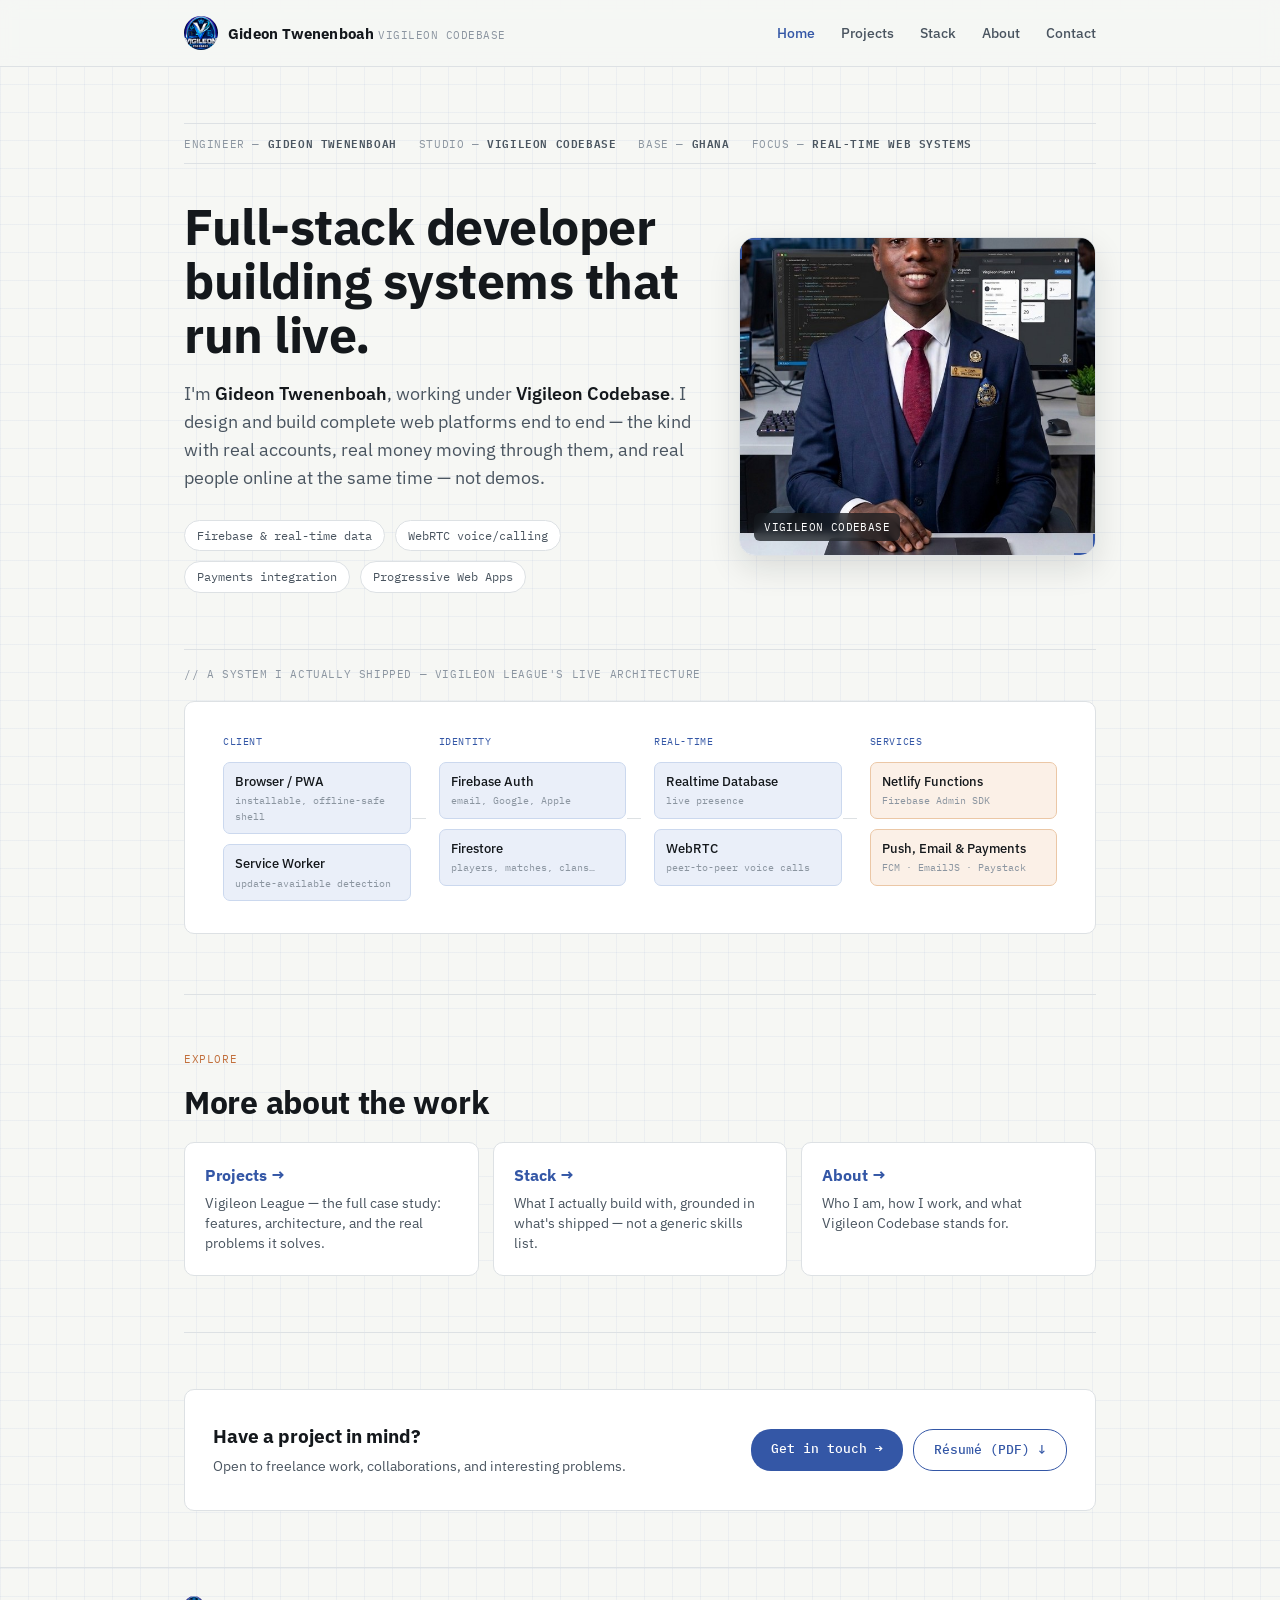
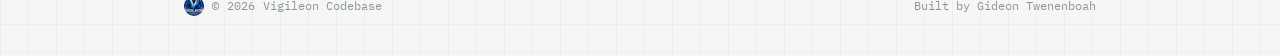
==== index.html @ 0516a618 "Add files via upload" ====
<!DOCTYPE html>
<html lang="en">
<head>
<meta charset="UTF-8">
<meta name="viewport" content="width=device-width, initial-scale=1.0">
<title>Gideon Twenenboah — Vigileon Codebase</title>
<meta name="description" content="Gideon Twenenboah (Vigileon Codebase) — full-stack developer specializing in real-time systems, Firebase, and production-grade web platforms.">

<meta property="og:type" content="website">
<meta property="og:title" content="Gideon Twenenboah — Vigileon Codebase">
<meta property="og:description" content="Full-stack developer specializing in real-time systems, Firebase, and production-grade web platforms.">
<meta property="og:url" content="https://vigileoncodebase2.netlify.app/">
<meta property="og:image" content="https://vigileoncodebase2.netlify.app/og-image.png">
<meta property="og:image:width" content="1200">
<meta property="og:image:height" content="630">
<meta name="twitter:card" content="summary_large_image">
<meta name="twitter:title" content="Gideon Twenenboah — Vigileon Codebase">
<meta name="twitter:description" content="Full-stack developer specializing in real-time systems, Firebase, and production-grade web platforms.">
<meta name="twitter:image" content="https://vigileoncodebase2.netlify.app/og-image.png">

<link rel="icon" type="image/png" sizes="32x32" href="favicon-32.png">
<link rel="icon" type="image/png" sizes="192x192" href="favicon-192.png">
<link rel="apple-touch-icon" href="apple-touch-icon.png">
<link rel="preconnect" href="https://fonts.googleapis.com">
<link href="https://fonts.googleapis.com/css2?family=IBM+Plex+Sans:wght@400;500;600;700&family=IBM+Plex+Mono:wght@400;500;600&display=swap" rel="stylesheet">
<link rel="stylesheet" href="style.css">
</head>
<body>

<header>
  <div class="header-inner">
    <a class="brand" href="index.html">
      <img src="logo-header.png" alt="Vigileon Codebase" style="width:34px;height:34px;border-radius:50%;flex-shrink:0;">
      <div style="line-height:1.15;">
        <span class="brand-name">Gideon Twenenboah</span>
        <span class="brand-sub">Vigileon Codebase</span>
      </div>
    </a>
    <nav>
      <a class="navlink active" href="index.html">Home</a>
      <a class="navlink" href="projects.html">Projects</a>
      <a class="navlink" href="stack.html">Stack</a>
      <a class="navlink" href="about.html">About</a>
      <a class="navlink" href="contact.html">Contact</a>
    </nav>
  </div>
</header>

<div class="wrap">

  <section class="hero" style="border-top:none;padding-top:56px;">
    <div class="drawing-meta">
      <span>ENGINEER — <b>GIDEON TWENENBOAH</b></span>
      <span>STUDIO — <b>VIGILEON CODEBASE</b></span>
      <span>BASE — <b>GHANA</b></span>
      <span>FOCUS — <b>REAL-TIME WEB SYSTEMS</b></span>
    </div>
    <div class="hero-grid">
      <div>
        <h1>Full-stack developer building systems that run live.</h1>
        <p class="role-line">I'm <b>Gideon Twenenboah</b>, working under <b>Vigileon Codebase</b>. I design and build complete web platforms end to end — the kind with real accounts, real money moving through them, and real people online at the same time — not demos.</p>
        <div class="facts-row">
          <span class="fact-chip">Firebase &amp; real-time data</span>
          <span class="fact-chip">WebRTC voice/calling</span>
          <span class="fact-chip">Payments integration</span>
          <span class="fact-chip">Progressive Web Apps</span>
        </div>
      </div>
      <div class="hero-photo-wrap">
        <div class="hero-photo-frame">
          <img src="portrait.jpg" alt="Gideon Twenenboah">
          <div class="hero-photo-corner tl"></div>
          <div class="hero-photo-corner br"></div>
          <div class="hero-photo-tag">VIGILEON CODEBASE</div>
        </div>
      </div>
    </div>
  </section>

  <section class="diagram-section reveal">
    <div class="diagram-label">// a system I actually shipped — Vigileon League's live architecture</div>
    <div class="diagram">
      <div class="diagram-flow">
        <div class="diagram-col">
          <div class="diagram-col-title">Client</div>
          <div class="diagram-node">Browser / PWA<small>installable, offline-safe shell</small></div>
          <div class="diagram-node">Service Worker<small>update-available detection</small></div>
        </div>
        <div class="diagram-col">
          <div class="diagram-col-title">Identity</div>
          <div class="diagram-node">Firebase Auth<small>email, Google, Apple</small></div>
          <div class="diagram-node">Firestore<small>players, matches, clans…</small></div>
        </div>
        <div class="diagram-col">
          <div class="diagram-col-title">Real-time</div>
          <div class="diagram-node">Realtime Database<small>live presence</small></div>
          <div class="diagram-node">WebRTC<small>peer-to-peer voice calls</small></div>
        </div>
        <div class="diagram-col">
          <div class="diagram-col-title">Services</div>
          <div class="diagram-node copper">Netlify Functions<small>Firebase Admin SDK</small></div>
          <div class="diagram-node copper">Push, Email &amp; Payments<small>FCM · EmailJS · Paystack</small></div>
        </div>
      </div>
    </div>
  </section>

  <section class="reveal">
    <div class="eyebrow">Explore</div>
    <h2>More about the work</h2>
    <div class="quicklink-grid">
      <a class="quicklink-card" href="projects.html">
        <div class="quicklink-title">Projects →</div>
        <p>Vigileon League — the full case study: features, architecture, and the real problems it solves.</p>
      </a>
      <a class="quicklink-card" href="stack.html">
        <div class="quicklink-title">Stack →</div>
        <p>What I actually build with, grounded in what's shipped — not a generic skills list.</p>
      </a>
      <a class="quicklink-card" href="about.html">
        <div class="quicklink-title">About →</div>
        <p>Who I am, how I work, and what Vigileon Codebase stands for.</p>
      </a>
    </div>
  </section>

  <section class="reveal">
    <div class="cta-band">
      <div>
        <h3>Have a project in mind?</h3>
        <p>Open to freelance work, collaborations, and interesting problems.</p>
      </div>
      <div style="display:flex;gap:10px;flex-wrap:wrap;">
        <a class="cta-btn" href="contact.html">Get in touch →</a>
        <a class="cta-btn" href="resume.pdf" download style="background:transparent;color:var(--blue);border:1px solid var(--blue);">Résumé (PDF) ↓</a>
      </div>
    </div>
  </section>

</div>

<footer>
  <div class="wrap" style="display:flex;justify-content:space-between;align-items:center;width:100%;flex-wrap:wrap;gap:8px;">
    <span style="display:flex;align-items:center;gap:8px;">
      <img src="logo-header.png" alt="" style="width:20px;height:20px;border-radius:50%;">
      © <span id="year"></span> Vigileon Codebase
    </span>
    <span>Built by Gideon Twenenboah</span>
  </div>
</footer>

<script src="main.js"></script>
</body>
</html>
---- style.css ----
:root{
  --bg:#F6F7F4;
  --panel:#FFFFFF;
  --ink:#14181C;
  --ink-soft:#4A5560;
  --ink-faint:#8B95A0;
  --line:#DDE1E4;
  --blue:#3457A6;
  --blue-tint:#EAEFF9;
  --copper:#C2703D;
  --radius:10px;
}
*{box-sizing:border-box;}
html{scroll-behavior:smooth;}
@media(prefers-reduced-motion:reduce){ html{scroll-behavior:auto;} *{animation-duration:0.001ms !important; animation-iteration-count:1 !important; transition-duration:0.001ms !important;} }

body{
  margin:0; color:var(--ink);
  font-family:'IBM Plex Sans',sans-serif; font-size:16px; line-height:1.55;
  -webkit-font-smoothing:antialiased;
  /* Subtle blueprint/graph-paper texture — ties into the "systems" concept and keeps
     the light theme from reading as flat, empty white. */
  background-color:var(--bg);
  background-image:
    linear-gradient(rgba(52,87,166,0.05) 1px, transparent 1px),
    linear-gradient(90deg, rgba(52,87,166,0.05) 1px, transparent 1px);
  background-size:28px 28px;
}
.mono{font-family:'IBM Plex Mono',monospace;}
a{color:inherit;}
a:focus-visible, button:focus-visible, .navlink:focus-visible{
  outline:2px solid var(--blue); outline-offset:3px; border-radius:4px;
}
::selection{ background:var(--blue); color:#fff; }

.wrap{max-width:960px;margin:0 auto;padding:0 24px;}

/* ---------------- HEADER ---------------- */
header{
  position:sticky; top:0; z-index:50; background:rgba(246,247,244,0.9);
  backdrop-filter:blur(8px); border-bottom:1px solid var(--line);
}
.header-inner{
  max-width:960px;margin:0 auto;padding:16px 24px;
  display:flex;justify-content:space-between;align-items:center;
}
.brand{display:flex;flex-direction:row;align-items:center;gap:10px;text-decoration:none;color:var(--ink);}
.brand-name{font-weight:700;font-size:14.5px;letter-spacing:0.2px;}
.brand-sub{font-family:'IBM Plex Mono',monospace;font-size:10.5px;color:var(--ink-faint);letter-spacing:0.5px;text-transform:uppercase;margin-top:2px;}
nav{display:flex;gap:26px;}
.navlink{font-size:13.5px;text-decoration:none;color:var(--ink-soft);font-weight:500;}
.navlink:hover{color:var(--blue);}
.navlink.active{color:var(--blue);}
@media(max-width:560px){ nav{gap:16px;} .navlink{font-size:12.5px;} }

/* ---------------- PAGE HEADER (non-home pages) ---------------- */
.page-header{padding:48px 0 8px;}
.page-header .eyebrow{margin-bottom:8px;}

/* ---------------- HERO ---------------- */
.hero{padding:64px 0 56px;}
.hero-grid{display:grid;grid-template-columns:1.3fr 0.9fr;gap:40px;align-items:center;}
@media(max-width:760px){ .hero-grid{grid-template-columns:1fr;} }
.hero-photo-wrap{position:relative;}
.hero-photo-frame{
  position:relative;border-radius:16px;overflow:hidden;border:1px solid var(--line);
  box-shadow:0 12px 32px rgba(20,24,28,0.12); background:var(--panel);
}
.hero-photo-frame img{display:block;width:100%;height:auto;}
.hero-photo-corner{
  position:absolute;width:22px;height:22px;border-color:var(--blue);border-style:solid;
}
.hero-photo-corner.tl{top:-1px;left:-1px;border-width:3px 0 0 3px;border-top-left-radius:6px;}
.hero-photo-corner.br{bottom:-1px;right:-1px;border-width:0 3px 3px 0;border-bottom-right-radius:6px;}
.hero-photo-tag{
  position:absolute;bottom:14px;left:14px;background:rgba(20,24,28,0.72);color:#fff;
  font-family:'IBM Plex Mono',monospace;font-size:10.5px;padding:6px 10px;border-radius:6px;
  letter-spacing:0.4px;backdrop-filter:blur(4px);
}
.drawing-meta{
  display:flex;flex-wrap:wrap;gap:10px 22px;font-family:'IBM Plex Mono',monospace;
  font-size:11px;color:var(--ink-faint);letter-spacing:0.6px;text-transform:uppercase;
  border-top:1px solid var(--line); border-bottom:1px solid var(--line);
  padding:10px 0; margin-bottom:36px;
}
.drawing-meta span b{color:var(--ink-soft);font-weight:600;}
h1{
  font-size:clamp(32px, 4.6vw, 50px); line-height:1.08; font-weight:700; margin:0 0 18px;
  letter-spacing:-0.5px;
}
.role-line{font-size:18px; color:var(--ink-soft); max-width:52ch; margin:0 0 28px;}
.role-line b{color:var(--ink);font-weight:600;}
.facts-row{display:flex;flex-wrap:wrap;gap:10px;}
.fact-chip{
  font-family:'IBM Plex Mono',monospace;font-size:11.5px;padding:6px 12px;border-radius:20px;
  background:var(--panel);border:1px solid var(--line);color:var(--ink-soft);
}

/* ---------------- SYSTEM DIAGRAM (signature element) ---------------- */
.diagram-section{padding:16px 0 60px;}
.diagram-label{
  font-family:'IBM Plex Mono',monospace;font-size:11px;color:var(--ink-faint);
  text-transform:uppercase;letter-spacing:0.6px;margin-bottom:18px;
}
.diagram{
  background:var(--panel);border:1px solid var(--line);border-radius:var(--radius);
  padding:32px 24px;overflow-x:auto;
}
.diagram-flow{
  display:grid;grid-template-columns:repeat(4, minmax(140px,1fr));gap:0;align-items:stretch;min-width:640px;
}
.diagram-col{display:flex;flex-direction:column;gap:10px;position:relative;padding:0 14px;}
.diagram-col:not(:last-child)::after{
  content:'';position:absolute;top:50%;right:-1px;width:14px;height:1px;background:var(--line);
}
.diagram-col-title{
  font-family:'IBM Plex Mono',monospace;font-size:10px;color:var(--blue);text-transform:uppercase;
  letter-spacing:0.6px;margin-bottom:2px;
}
.diagram-node{
  background:var(--blue-tint);border:1px solid #CBD8EE;border-radius:7px;padding:9px 11px;
  font-size:12.5px;font-weight:500;color:var(--ink);
}
.diagram-node.copper{background:#FBF0E7;border-color:#EBC7A6;}
.diagram-node small{display:block;font-family:'IBM Plex Mono',monospace;font-size:10px;color:var(--ink-faint);margin-top:2px;font-weight:400;}
@media(max-width:700px){ .diagram-flow{grid-template-columns:repeat(4, minmax(150px,1fr));} }

/* ---------------- SECTIONS ---------------- */
section{padding:56px 0;border-top:1px solid var(--line);}
.eyebrow{
  font-family:'IBM Plex Mono',monospace;font-size:11px;color:var(--copper);
  text-transform:uppercase;letter-spacing:0.6px;margin-bottom:10px;
}
h2{font-size:clamp(24px,3.4vw,32px);font-weight:700;margin:0 0 14px;letter-spacing:-0.3px;}
.section-intro{color:var(--ink-soft);max-width:62ch;margin:0 0 36px;font-size:15.5px;}

/* ---------------- QUICK LINKS (home page) ---------------- */
.quicklink-grid{display:grid;grid-template-columns:repeat(3, 1fr);gap:14px;}
@media(max-width:700px){ .quicklink-grid{grid-template-columns:1fr;} }
.quicklink-card{
  display:block;background:var(--panel);border:1px solid var(--line);border-radius:var(--radius);
  padding:20px 20px 22px;text-decoration:none;color:var(--ink);
  transition:border-color 0.15s ease, transform 0.15s ease;
}
.quicklink-card:hover{border-color:var(--blue);transform:translateY(-2px);}
.quicklink-title{font-weight:700;font-size:15.5px;margin-bottom:6px;color:var(--blue);}
.quicklink-card p{margin:0;font-size:13.5px;color:var(--ink-soft);line-height:1.5;}

.cta-band{
  background:var(--panel);border:1px solid var(--line);border-radius:var(--radius);
  padding:32px 28px;display:flex;justify-content:space-between;align-items:center;gap:20px;flex-wrap:wrap;
}
.cta-band h3{margin:0 0 4px;font-size:19px;}
.cta-band p{margin:0;color:var(--ink-soft);font-size:14px;}
.cta-btn{
  font-family:'IBM Plex Mono',monospace;font-size:13px;text-decoration:none;white-space:nowrap;
  color:#fff;background:var(--blue);border-radius:20px;padding:10px 20px;font-weight:500;
}
.cta-btn:hover{opacity:0.9;}

/* ---------------- FEATURED WORK / PROJECTS ---------------- */
.case-card{background:var(--panel);border:1px solid var(--line);border-radius:var(--radius);overflow:hidden;}
.case-card + .case-card{margin-top:22px;}
.case-head{padding:28px 28px 22px;border-bottom:1px solid var(--line);}
.case-title-row{display:flex;justify-content:space-between;align-items:flex-start;gap:16px;flex-wrap:wrap;}
.case-title{font-size:22px;font-weight:700;margin:0 0 6px;}
.case-tagline{color:var(--ink-soft);font-size:14.5px;margin:0;max-width:56ch;}
.case-link{
  font-family:'IBM Plex Mono',monospace;font-size:12px;white-space:nowrap;text-decoration:none;
  color:var(--blue);border:1px solid var(--blue);border-radius:20px;padding:7px 14px;font-weight:500;
}
.case-link:hover{background:var(--blue);color:#fff;}
.case-body{padding:26px 28px 30px;}
.feature-groups{display:grid;grid-template-columns:1fr 1fr;gap:22px 28px;margin-bottom:28px;}
@media(max-width:640px){ .feature-groups{grid-template-columns:1fr;} }
.feature-group-title{font-family:'IBM Plex Mono',monospace;font-size:11px;color:var(--blue);text-transform:uppercase;letter-spacing:0.5px;margin-bottom:8px;}
.feature-group ul{margin:0;padding:0;list-style:none;}
.feature-group li{
  font-size:13.5px;color:var(--ink-soft);padding:5px 0 5px 16px;position:relative;line-height:1.45;
}
.feature-group li::before{content:'—';position:absolute;left:0;color:var(--ink-faint);}
.stack-chips{display:flex;flex-wrap:wrap;gap:8px;}
.stack-chip{
  font-family:'IBM Plex Mono',monospace;font-size:11.5px;padding:5px 11px;border-radius:6px;
  background:var(--bg);border:1px solid var(--line);color:var(--ink-soft);
}
.more-projects-note{
  font-family:'IBM Plex Mono',monospace;font-size:12px;color:var(--ink-faint);
  border:1px dashed var(--line);border-radius:var(--radius);padding:16px 20px;margin-top:22px;
}

/* ---------------- SCREENSHOT GALLERY ---------------- */
.screenshot-grid{display:grid;grid-template-columns:repeat(2, 1fr);gap:16px;margin:28px 0 32px;}
@media(max-width:560px){ .screenshot-grid{grid-template-columns:1fr;} }
.screenshot-item{border-radius:10px;overflow:hidden;border:1px solid var(--line);background:var(--bg);box-shadow:0 4px 14px rgba(20,24,28,0.06);}
.screenshot-item img{display:block;width:100%;height:auto;}
.screenshot-caption{font-family:'IBM Plex Mono',monospace;font-size:10.5px;color:var(--ink-faint);padding:9px 12px;text-transform:uppercase;letter-spacing:0.4px;border-top:1px solid var(--line);}

/* ---------------- STACK / SKILLS ---------------- */
.stack-grid{display:grid;grid-template-columns:repeat(2, 1fr);gap:1px;background:var(--line);border:1px solid var(--line);border-radius:var(--radius);overflow:hidden;}
@media(max-width:640px){ .stack-grid{grid-template-columns:1fr;} }
.stack-block{background:var(--panel);padding:22px 24px;}
.stack-block-title{font-family:'IBM Plex Mono',monospace;font-size:11px;color:var(--copper);text-transform:uppercase;letter-spacing:0.5px;margin-bottom:12px;}
.stack-block p{margin:0;font-size:13.5px;color:var(--ink-soft);line-height:1.7;}

/* ---------------- ABOUT ---------------- */
.about-text{max-width:64ch;font-size:15.5px;color:var(--ink-soft);}
.about-text p{margin:0 0 16px;}
.about-text b{color:var(--ink);}
.about-grid{display:grid;grid-template-columns:0.8fr 1.2fr;gap:36px;align-items:start;}
@media(max-width:700px){ .about-grid{grid-template-columns:1fr;} }
.about-photo{border-radius:14px;overflow:hidden;border:1px solid var(--line);box-shadow:0 10px 26px rgba(20,24,28,0.1);}
.about-photo img{display:block;width:100%;height:auto;}

/* ---------------- CONTACT FORM ---------------- */
.contact-form{background:var(--panel);border:1px solid var(--line);border-radius:var(--radius);padding:28px;margin-bottom:28px;}
.contact-form label{display:block;font-family:'IBM Plex Mono',monospace;font-size:11px;color:var(--ink-faint);text-transform:uppercase;letter-spacing:0.5px;margin-bottom:6px;}
.contact-form .field{margin-bottom:18px;}
.contact-form input, .contact-form textarea{
  width:100%;font-family:'IBM Plex Sans',sans-serif;font-size:14.5px;color:var(--ink);
  background:var(--bg);border:1px solid var(--line);border-radius:8px;padding:11px 13px;
  box-sizing:border-box;
}
.contact-form input:focus, .contact-form textarea:focus{outline:2px solid var(--blue);outline-offset:1px;border-color:var(--blue);}
.contact-form textarea{resize:vertical;min-height:110px;font-family:inherit;}
.form-submit-btn{
  font-family:'IBM Plex Mono',monospace;font-size:13px;color:#fff;background:var(--blue);
  border:none;border-radius:20px;padding:11px 22px;font-weight:500;cursor:pointer;
}
.form-submit-btn:hover{opacity:0.9;}
.form-submit-btn:disabled{opacity:0.6;cursor:not-allowed;}
.form-status{font-size:13px;margin-top:12px;display:none;}
.form-status.show{display:block;}
.form-status.ok{color:#2E7D46;}
.form-status.error{color:#B3261E;}
.contact-divider{
  display:flex;align-items:center;gap:14px;margin:0 0 28px;
  font-family:'IBM Plex Mono',monospace;font-size:11px;color:var(--ink-faint);text-transform:uppercase;letter-spacing:0.5px;
}
.contact-divider::before, .contact-divider::after{content:'';flex:1;height:1px;background:var(--line);}

/* ---------------- CONTACT CARDS ---------------- */
.contact-grid{display:grid;grid-template-columns:repeat(2, 1fr);gap:12px;}
@media(max-width:560px){ .contact-grid{grid-template-columns:1fr;} }
.contact-card{
  display:flex;align-items:center;gap:14px;background:var(--panel);border:1px solid var(--line);
  border-radius:var(--radius);padding:16px 18px;text-decoration:none;color:var(--ink);
  transition:border-color 0.15s ease, transform 0.15s ease;
}
.contact-card:hover{border-color:var(--blue);transform:translateY(-1px);}
.contact-icon{
  width:38px;height:38px;border-radius:8px;background:var(--blue-tint);display:flex;
  align-items:center;justify-content:center;font-size:16px;flex-shrink:0;
}
.contact-label{font-family:'IBM Plex Mono',monospace;font-size:10px;color:var(--ink-faint);text-transform:uppercase;letter-spacing:0.5px;margin-bottom:2px;}
.contact-value{font-size:14px;font-weight:500;word-break:break-word;}

footer{
  padding:28px 0 40px;border-top:1px solid var(--line);
  font-family:'IBM Plex Mono',monospace;font-size:11.5px;color:var(--ink-faint);
  display:flex;justify-content:space-between;flex-wrap:wrap;gap:8px;
}

/* Scroll reveal — subtle, respects reduced motion via the rule above */
.reveal{opacity:0;transform:translateY(14px);transition:opacity 0.5s ease, transform 0.5s ease;}
.reveal.in{opacity:1;transform:translateY(0);}
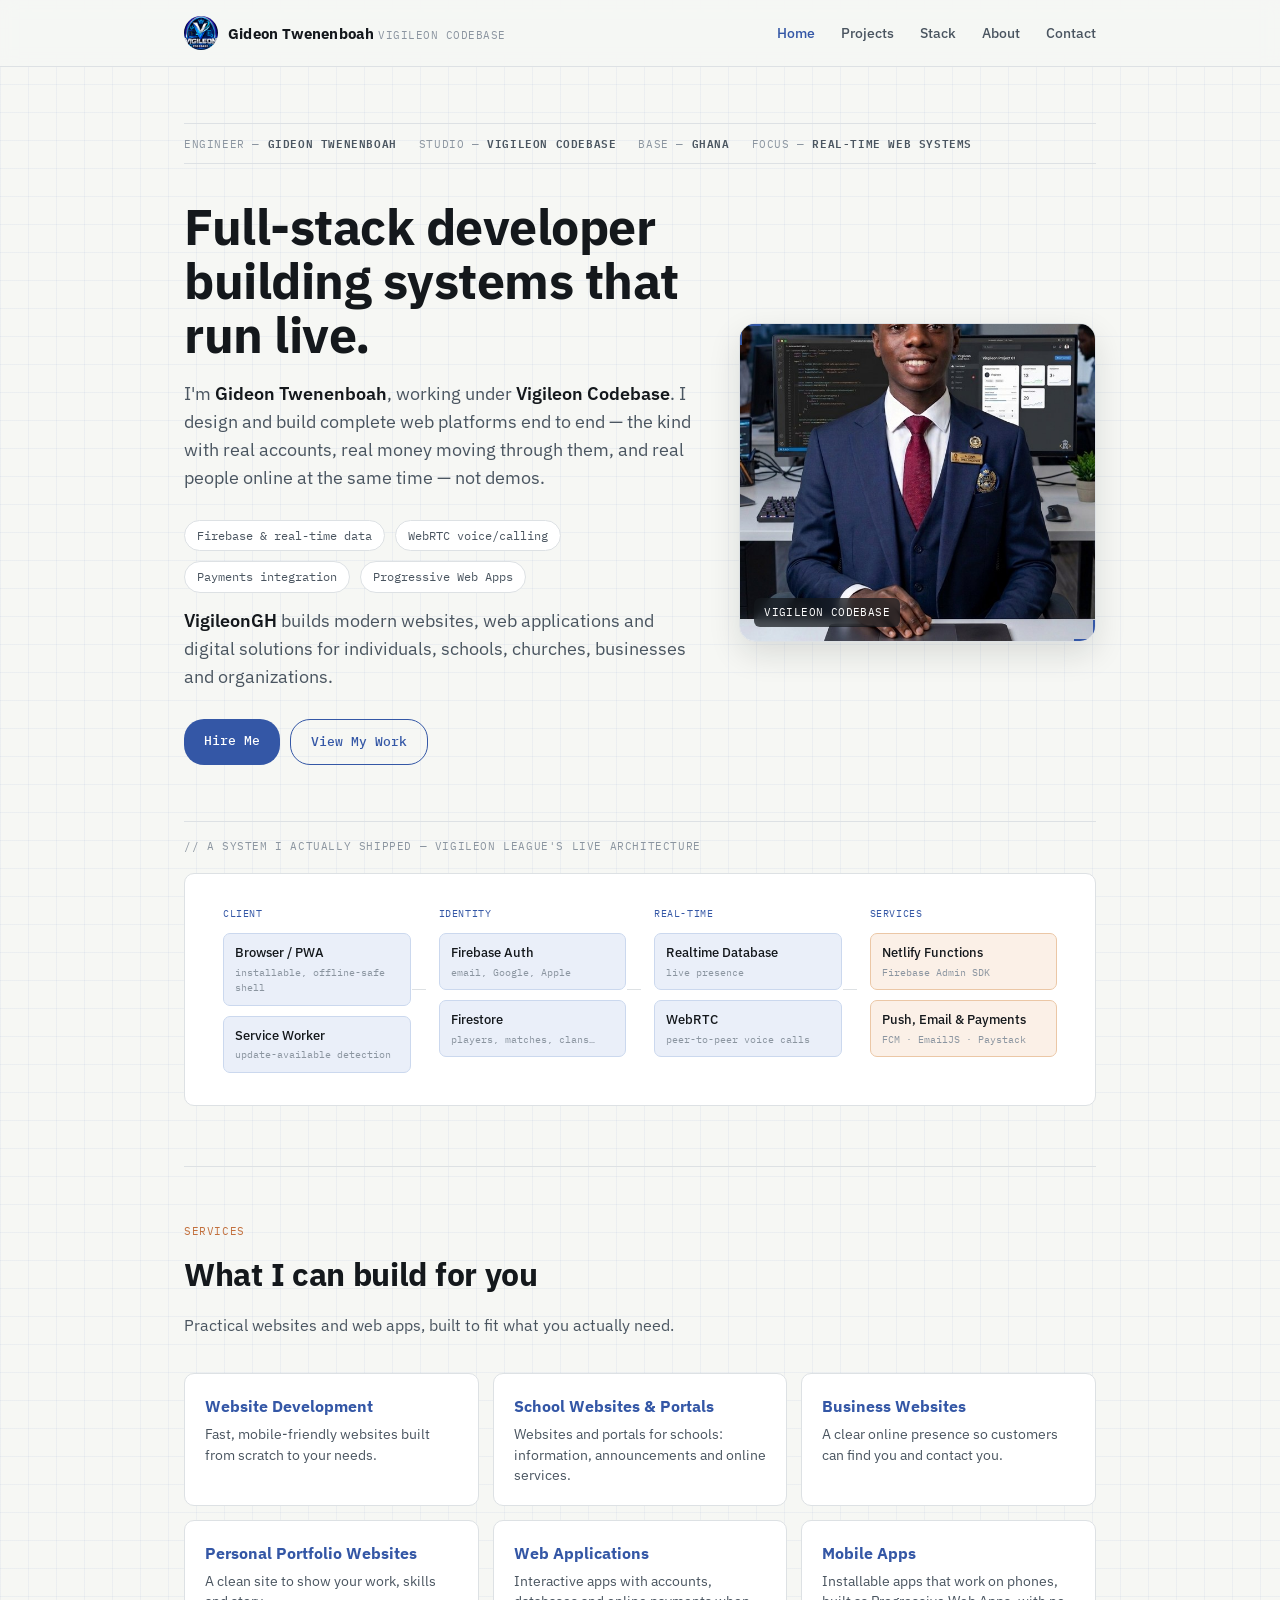
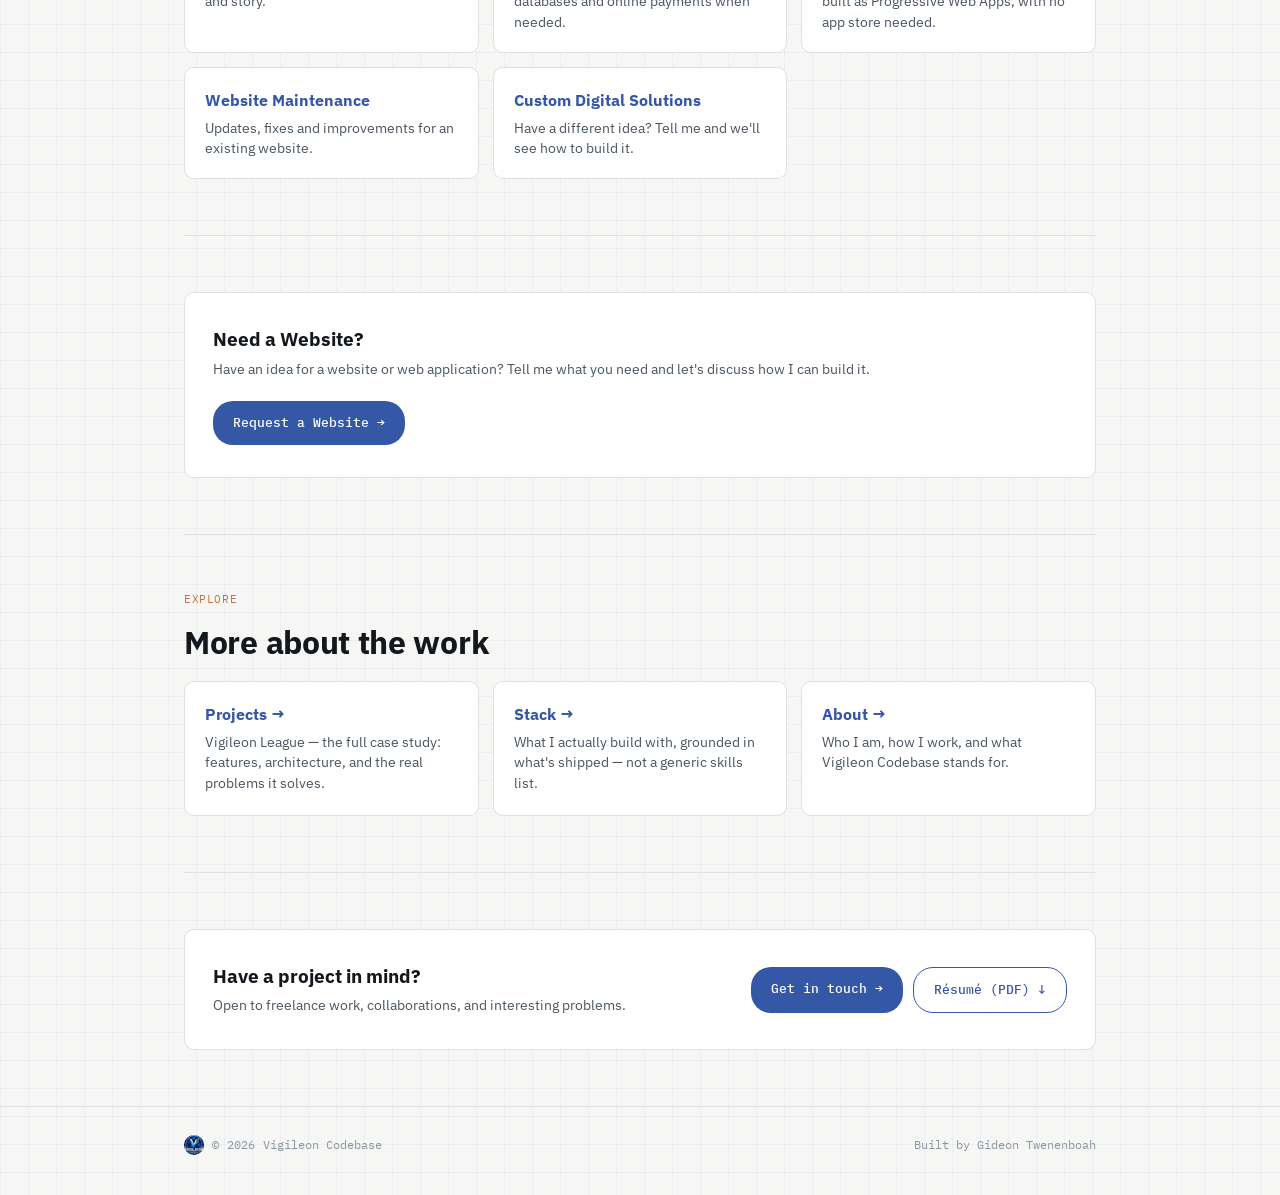
==== commit afbfdf06: "Add files via upload" ====
--- a/index.html
+++ b/index.html
@@ -3,21 +3,22 @@
 <head>
 <meta charset="UTF-8">
 <meta name="viewport" content="width=device-width, initial-scale=1.0">
-<title>Gideon Twenenboah — Vigileon Codebase</title>
-<meta name="description" content="Gideon Twenenboah (Vigileon Codebase) — full-stack developer specializing in real-time systems, Firebase, and production-grade web platforms.">
+<title>VigileonGH — Websites &amp; Web Apps by Gideon Twenenboah (Vigileon Codebase)</title>
+<meta name="description" content="VigileonGH builds modern websites, web applications and digital solutions for individuals, schools, churches, businesses and organizations. By Gideon Twenenboah (Vigileon Codebase), Ghana.">
 
 <meta property="og:type" content="website">
-<meta property="og:title" content="Gideon Twenenboah — Vigileon Codebase">
-<meta property="og:description" content="Full-stack developer specializing in real-time systems, Firebase, and production-grade web platforms.">
-<meta property="og:url" content="https://vigileoncodebase2.netlify.app/">
-<meta property="og:image" content="https://vigileoncodebase2.netlify.app/og-image.png">
+<meta property="og:title" content="VigileonGH — Websites &amp; Web Apps by Gideon Twenenboah (Vigileon Codebase)">
+<meta property="og:description" content="VigileonGH builds modern websites, web applications and digital solutions for individuals, schools, churches, businesses and organizations. By Gideon Twenenboah (Vigileon Codebase), Ghana.">
+<meta property="og:url" content="https://vigileongh.com/">
+<meta property="og:image" content="https://vigileongh.com/og-image.png">
 <meta property="og:image:width" content="1200">
 <meta property="og:image:height" content="630">
 <meta name="twitter:card" content="summary_large_image">
-<meta name="twitter:title" content="Gideon Twenenboah — Vigileon Codebase">
-<meta name="twitter:description" content="Full-stack developer specializing in real-time systems, Firebase, and production-grade web platforms.">
-<meta name="twitter:image" content="https://vigileoncodebase2.netlify.app/og-image.png">
+<meta name="twitter:title" content="VigileonGH — Websites &amp; Web Apps by Gideon Twenenboah (Vigileon Codebase)">
+<meta name="twitter:description" content="VigileonGH builds modern websites, web applications and digital solutions for individuals, schools, churches, businesses and organizations. By Gideon Twenenboah (Vigileon Codebase), Ghana.">
+<meta name="twitter:image" content="https://vigileongh.com/og-image.png">
 
+<link rel="canonical" href="https://vigileongh.com/">
 <link rel="icon" type="image/png" sizes="32x32" href="favicon-32.png">
 <link rel="icon" type="image/png" sizes="192x192" href="favicon-192.png">
 <link rel="apple-touch-icon" href="apple-touch-icon.png">
@@ -65,6 +66,11 @@
           <span class="fact-chip">Payments integration</span>
           <span class="fact-chip">Progressive Web Apps</span>
         </div>
+        <p class="role-line" style="margin-top:14px;"><b>VigileonGH</b> builds modern websites, web applications and digital solutions for individuals, schools, churches, businesses and organizations.</p>
+        <div class="hero-actions">
+          <a class="cta-btn" href="#hire">Hire Me</a>
+          <a class="cta-btn cta-outline" href="projects.html">View My Work</a>
+        </div>
       </div>
       <div class="hero-photo-wrap">
         <div class="hero-photo-frame">
@@ -102,6 +108,33 @@
           <div class="diagram-node copper">Push, Email &amp; Payments<small>FCM · EmailJS · Paystack</small></div>
         </div>
       </div>
+    </div>
+  </section>
+
+  <!-- ============ SERVICES — edit titles/descriptions here ============ -->
+  <section id="services" class="reveal">
+    <div class="eyebrow">Services</div>
+    <h2>What I can build for you</h2>
+    <p class="section-intro">Practical websites and web apps, built to fit what you actually need.</p>
+    <div class="svc-grid">
+      <div class="svc-card"><h3>Website Development</h3><p>Fast, mobile-friendly websites built from scratch to your needs.</p></div>
+      <div class="svc-card"><h3>School Websites &amp; Portals</h3><p>Websites and portals for schools: information, announcements and online services.</p></div>
+      <div class="svc-card"><h3>Business Websites</h3><p>A clear online presence so customers can find you and contact you.</p></div>
+      <div class="svc-card"><h3>Personal Portfolio Websites</h3><p>A clean site to show your work, skills and story.</p></div>
+      <div class="svc-card"><h3>Web Applications</h3><p>Interactive apps with accounts, databases and online payments when needed.</p></div>
+      <div class="svc-card"><h3>Mobile Apps</h3><p>Installable apps that work on phones, built as Progressive Web Apps, with no app store needed.</p></div>
+      <div class="svc-card"><h3>Website Maintenance</h3><p>Updates, fixes and improvements for an existing website.</p></div>
+      <div class="svc-card"><h3>Custom Digital Solutions</h3><p>Have a different idea? Tell me and we'll see how to build it.</p></div>
+    </div>
+  </section>
+
+  <section id="hire" class="reveal">
+    <div class="cta-band">
+      <div>
+        <h3>Need a Website?</h3>
+        <p>Have an idea for a website or web application? Tell me what you need and let's discuss how I can build it.</p>
+      </div>
+      <a class="cta-btn" href="contact.html#contactForm">Request a Website →</a>
     </div>
   </section>
 
--- a/style.css
+++ b/style.css
@@ -264,3 +264,29 @@
 /* Scroll reveal — subtle, respects reduced motion via the rule above */
 .reveal{opacity:0;transform:translateY(14px);transition:opacity 0.5s ease, transform 0.5s ease;}
 .reveal.in{opacity:1;transform:translateY(0);}
+
+
+/* ---------------- ADDITIONS: hero buttons, services, pricing, mobile polish ---------------- */
+.hero-actions{display:flex;gap:10px;flex-wrap:wrap;margin-top:20px;}
+.cta-btn, .form-submit-btn{display:inline-block;min-height:44px;box-sizing:border-box;line-height:24px;}
+.cta-outline{background:transparent;color:var(--blue);border:1px solid var(--blue);}
+.svc-grid{display:grid;grid-template-columns:repeat(3,1fr);gap:14px;}
+.svc-card{background:var(--panel);border:1px solid var(--line);border-radius:var(--radius);padding:20px;}
+.svc-card h3{margin:0 0 6px;font-size:15.5px;color:var(--blue);}
+.svc-card p{margin:0;font-size:13.5px;color:var(--ink-soft);line-height:1.5;}
+.price-grid{display:grid;grid-template-columns:repeat(4,1fr);gap:14px;}
+.price-card{background:var(--panel);border:1px solid var(--line);border-radius:var(--radius);padding:20px;}
+.price-name{font-size:14px;font-weight:600;margin-bottom:6px;}
+.price-amt{font-family:'IBM Plex Mono',monospace;font-size:15px;color:var(--copper);font-weight:500;}
+.price-note{margin:16px 0 0;font-size:13.5px;color:var(--ink-soft);}
+.contact-form select{width:100%;font-family:'IBM Plex Sans',sans-serif;font-size:14.5px;color:var(--ink);background:var(--bg);border:1px solid var(--line);border-radius:8px;padding:11px 13px;box-sizing:border-box;}
+@media(max-width:900px){ .svc-grid{grid-template-columns:repeat(2,1fr);} .price-grid{grid-template-columns:repeat(2,1fr);} }
+@media(max-width:560px){
+  .svc-grid, .price-grid{grid-template-columns:1fr;}
+  .header-inner{flex-wrap:wrap;gap:8px 16px;}
+  nav{flex-wrap:wrap;}
+  .navlink{padding:6px 0;}
+  .contact-form{padding:20px;}
+  .contact-form input, .contact-form textarea, .contact-form select{font-size:16px;} /* stops iPhone auto-zoom on focus */
+  .cta-band .cta-btn{text-align:center;}
+}
